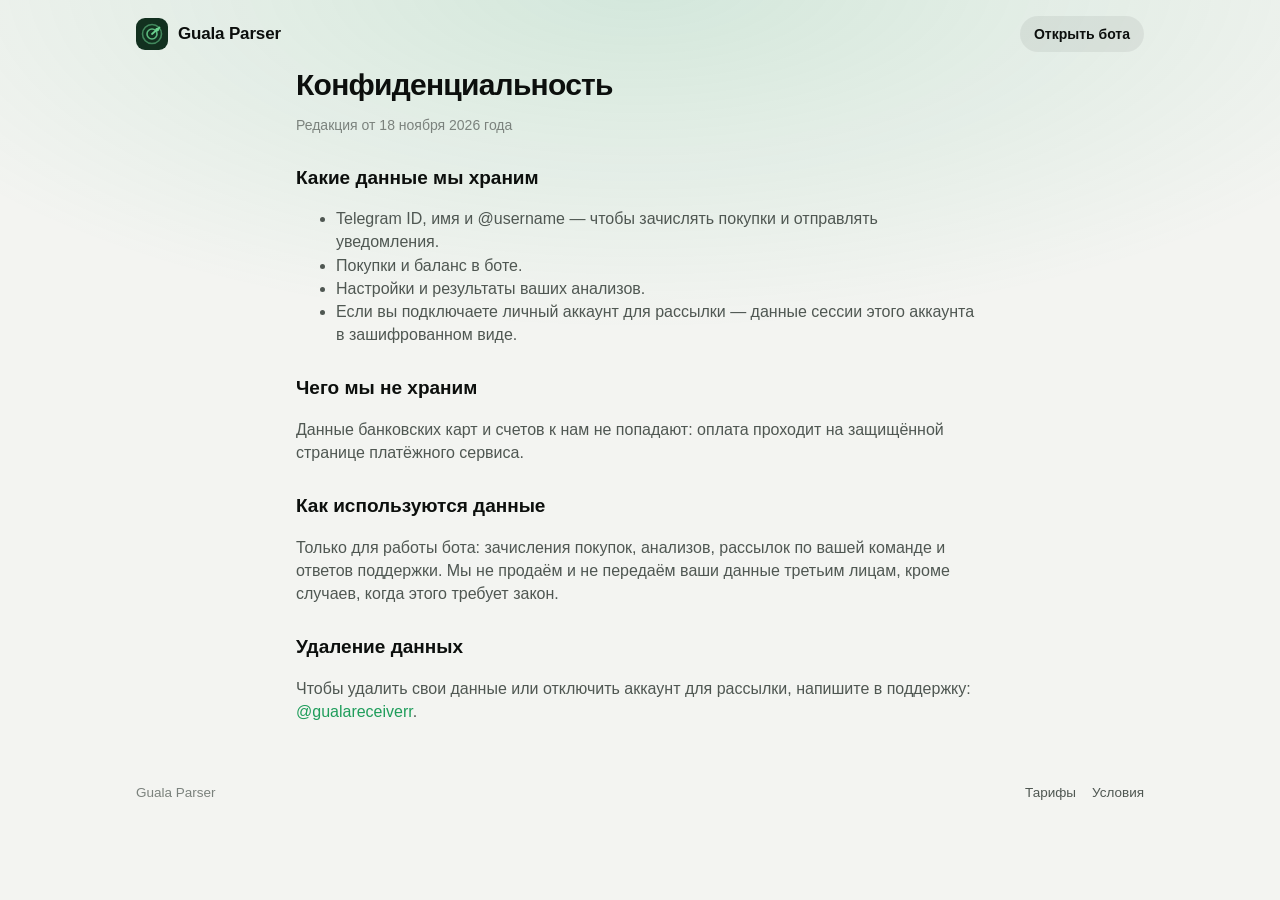
==== privacy.html @ 753970ce "Страница покупки Guala Parser Co-Authored-By: Claude Opus 5.5 <noreply@anthropic.com>" ====
<!doctype html>
<html lang="ru">
<head>
  <meta charset="utf-8">
  <meta name="viewport" content="width=device-width, initial-scale=1, viewport-fit=cover">
  <title>Guala Parser — конфиденциальность</title>
  <meta name="color-scheme" content="dark light">
  <link rel="icon" href="favicon.svg" type="image/svg+xml">
  <link rel="stylesheet" href="styles.css">
</head>
<body>
  <div class="glow" aria-hidden="true"></div>
  <header class="topbar">
    <a class="brand" href="./">
      <img class="brand-mark" src="favicon.svg" alt="">
      <span>Guala Parser</span>
    </a>
    <a class="bot-link" href="https://t.me/gualaparser_bot" rel="noopener">Открыть бота</a>
  </header>

  <main class="page doc">
    <h1>Конфиденциальность</h1>
    <p class="updated">Редакция от 18 ноября 2026 года</p>

    <h2>Какие данные мы храним</h2>
    <ul>
      <li>Telegram ID, имя и @username — чтобы зачислять покупки и отправлять уведомления.</li>
      <li>Покупки и баланс в боте.</li>
      <li>Настройки и результаты ваших анализов.</li>
      <li>Если вы подключаете личный аккаунт для рассылки — данные сессии этого аккаунта в зашифрованном виде.</li>
    </ul>

    <h2>Чего мы не храним</h2>
    <p>Данные банковских карт и счетов к нам не попадают: оплата проходит на защищённой странице платёжного сервиса.</p>

    <h2>Как используются данные</h2>
    <p>Только для работы бота: зачисления покупок, анализов, рассылок по вашей команде и ответов поддержки. Мы не продаём и не передаём ваши данные третьим лицам, кроме случаев, когда этого требует закон.</p>

    <h2>Удаление данных</h2>
    <p>Чтобы удалить свои данные или отключить аккаунт для рассылки, напишите в поддержку: <a href="https://t.me/gualareceiverr">@gualareceiverr</a>.</p>
  </main>

  <footer class="footer">
    <span>Guala Parser</span>
    <nav>
      <a href="./">Тарифы</a>
      <a href="terms.html">Условия</a>
    </nav>
  </footer>
</body>
</html>
---- styles.css ----
/* Guala Parser — страница покупки. Тёмная тема — по мотивам Mini App Finki AI
   (графит, градиентные карточки, светлая основная капсула); светлая — та же
   раскладка на тёплом светлом фоне. Тема — по настройке устройства. */

:root {
  --bg: #f3f4f1;
  --glow: rgba(46, 168, 106, 0.16);
  --card-top: #ffffff;
  --card-bottom: #fbfcfa;
  --card-edge: rgba(15, 23, 18, 0.07);
  --card-shadow: 0 10px 28px rgba(20, 35, 26, 0.07), 0 2px 6px rgba(20, 35, 26, 0.05);
  --row-selected: #eef7f1;
  --text: #0c0f0d;
  --text-2: #4f5752;
  --text-3: #7b827d;
  --accent: #1f9d5b;
  --accent-soft: rgba(31, 157, 91, 0.12);
  --accent-edge: rgba(31, 157, 91, 0.32);
  --radio-edge: rgba(12, 15, 13, 0.24);
  --segment-bg: rgba(12, 15, 13, 0.06);
  --segment-thumb: #ffffff;
  --segment-thumb-shadow: 0 2px 8px rgba(12, 15, 13, 0.1);
  --order-top: #1d6b45;
  --order-bottom: #134a30;
  --order-text: #f4fbf6;
  --order-text-2: rgba(244, 251, 246, 0.72);
  --order-edge: rgba(255, 255, 255, 0.12);
  --order-shadow: 0 18px 40px rgba(19, 74, 48, 0.28);
  --pay-bg: #d8f5e2;
  --pay-text: #0c2a1a;
  --gift-bg: rgba(242, 177, 52, 0.12);
  --gift-edge: rgba(201, 136, 10, 0.28);
  --gift-text: #8a5a00;
  --ease-out: cubic-bezier(0.33, 1, 0.68, 1);
  --spring: cubic-bezier(0.34, 1.56, 0.64, 1);
  color-scheme: light;
}

@media (prefers-color-scheme: dark) {
  :root {
    --bg: #0a0a0b;
    --glow: rgba(46, 168, 106, 0.2);
    --card-top: #1b1b1e;
    --card-bottom: #151517;
    --card-edge: rgba(255, 255, 255, 0.07);
    --card-shadow: 0 10px 28px rgba(0, 0, 0, 0.32), 0 2px 6px rgba(0, 0, 0, 0.22);
    --row-selected: #1d2420;
    --text: #fafafa;
    --text-2: #a3a3a3;
    --text-3: #8a8a8a;
    --accent: rgb(106, 210, 143);
    --accent-soft: rgba(106, 210, 143, 0.12);
    --accent-edge: rgba(106, 210, 143, 0.3);
    --radio-edge: rgba(255, 255, 255, 0.28);
    --segment-bg: rgba(255, 255, 255, 0.06);
    --segment-thumb: rgba(255, 255, 255, 0.12);
    --segment-thumb-shadow: none;
    --order-top: #12301f;
    --order-bottom: #0b1a12;
    --order-text: #fafafa;
    --order-text-2: rgba(250, 250, 250, 0.62);
    --order-edge: rgba(106, 210, 143, 0.22);
    --order-shadow: 0 18px 44px rgba(0, 0, 0, 0.45);
    --pay-bg: #f5f5f7;
    --pay-text: #0b0b0c;
    --gift-bg: rgba(242, 193, 78, 0.1);
    --gift-edge: rgba(242, 193, 78, 0.24);
    --gift-text: rgb(242, 193, 78);
    color-scheme: dark;
  }
}

* { box-sizing: border-box; }

html { -webkit-text-size-adjust: 100%; }

body {
  margin: 0;
  min-height: 100vh;
  background: var(--bg);
  color: var(--text);
  font: 16px/1.45 -apple-system, BlinkMacSystemFont, "SF Pro Text", "Inter", "Segoe UI", Roboto, sans-serif;
  -webkit-font-smoothing: antialiased;
  overflow-x: hidden;
}

a { color: var(--accent); text-decoration: none; }
a:hover { text-decoration: underline; }

.glow {
  position: fixed;
  inset: -30vh -20vw auto;
  height: 70vh;
  background: radial-gradient(ellipse at 50% 40%, var(--glow), transparent 65%);
  pointer-events: none;
  z-index: 0;
}

.topbar, .page, .footer { position: relative; z-index: 1; }

.topbar {
  display: flex;
  align-items: center;
  justify-content: space-between;
  max-width: 1040px;
  margin: 0 auto;
  padding: max(16px, env(safe-area-inset-top)) 16px 8px;
}

.brand {
  display: inline-flex;
  align-items: center;
  gap: 10px;
  color: var(--text);
  font-weight: 650;
  font-size: 17px;
  letter-spacing: -0.01em;
}
.brand:hover { text-decoration: none; }
.brand-mark { width: 32px; height: 32px; }
.brand-tile { fill: var(--accent-soft); stroke: var(--accent-edge); }
.brand-ring { fill: none; stroke: var(--accent); stroke-width: 1.6; opacity: 0.55; }
.brand-ring-inner { opacity: 0.85; }
.brand-beam { stroke: var(--accent); stroke-width: 1.8; stroke-linecap: round; }
.brand-dot { fill: var(--accent); }

.bot-link {
  font-size: 14px;
  font-weight: 550;
  padding: 8px 14px;
  border-radius: 999px;
  background: var(--segment-bg);
  color: var(--text);
}
.bot-link:hover { text-decoration: none; background: var(--accent-soft); }

.page {
  max-width: 1040px;
  margin: 0 auto;
  padding: 8px 16px 24px;
}

.intro { max-width: 620px; padding: 20px 0 8px; }

h1 {
  margin: 0 0 8px;
  font-size: 34px;
  line-height: 1.1;
  font-weight: 700;
  letter-spacing: -0.025em;
}

.lead { margin: 0; color: var(--text-2); font-size: 16px; }

.layout {
  display: grid;
  gap: 20px;
  margin-top: 20px;
}

/* --- Переключатель «Доступ / Пакет» --- */
.segmented {
  position: relative;
  display: grid;
  grid-template-columns: 1fr 1fr;
  padding: 4px;
  border-radius: 14px;
  background: var(--segment-bg);
}
.segmented button {
  position: relative;
  z-index: 1;
  min-height: 40px;
  border: 0;
  background: none;
  color: var(--text-2);
  font: inherit;
  font-size: 15px;
  font-weight: 600;
  border-radius: 10px;
  cursor: pointer;
  transition: color 0.3s var(--ease-out);
}
.segmented button[aria-selected="true"] { color: var(--text); }
.segmented-thumb {
  position: absolute;
  top: 4px;
  bottom: 4px;
  left: 4px;
  width: calc(50% - 4px);
  border-radius: 10px;
  background: var(--segment-thumb);
  box-shadow: var(--segment-thumb-shadow);
  transition: transform 0.42s var(--ease-out);
}
.segmented[data-kind="channels"] .segmented-thumb { transform: translateX(100%); }

.kind-note {
  margin: 14px 2px 12px;
  color: var(--text-2);
  font-size: 14.5px;
}

/* --- Список вариантов --- */
.choice-list { display: grid; gap: 10px; }

.choice {
  display: grid;
  grid-template-columns: 22px 1fr auto;
  align-items: center;
  gap: 14px;
  width: 100%;
  padding: 15px 16px;
  border: 1px solid var(--card-edge);
  border-radius: 18px;
  background: linear-gradient(180deg, var(--card-top), var(--card-bottom));
  box-shadow: var(--card-shadow);
  color: var(--text);
  font: inherit;
  text-align: left;
  cursor: pointer;
  transition: transform 0.42s var(--spring), border-color 0.25s var(--ease-out), background 0.25s var(--ease-out);
  animation: rise 0.42s var(--ease-out) backwards;
}
.choice:active { transform: scale(0.985); transition-duration: 0.12s; }
.choice[aria-checked="true"] {
  border-color: var(--accent-edge);
  background: var(--row-selected);
}
.choice:focus-visible { outline: 2px solid var(--accent); outline-offset: 2px; }

.radio {
  width: 20px;
  height: 20px;
  border-radius: 50%;
  border: 1.5px solid var(--radio-edge);
  display: grid;
  place-items: center;
  transition: border-color 0.2s;
}
.radio::after {
  content: "";
  width: 10px;
  height: 10px;
  border-radius: 50%;
  background: var(--accent);
  transform: scale(0);
  transition: transform 0.3s var(--spring);
}
.choice[aria-checked="true"] .radio { border-color: var(--accent); }
.choice[aria-checked="true"] .radio::after { transform: scale(1); }

.choice-title {
  display: flex;
  align-items: center;
  flex-wrap: wrap;
  gap: 6px 8px;
  font-size: 16px;
  font-weight: 600;
}
.choice-sub { margin-top: 2px; color: var(--text-3); font-size: 13.5px; }
.choice-price {
  font-size: 18px;
  font-weight: 700;
  letter-spacing: -0.01em;
  white-space: nowrap;
  font-variant-numeric: tabular-nums;
}

.badge {
  display: inline-flex;
  align-items: center;
  padding: 2px 8px;
  border-radius: 999px;
  font-size: 12px;
  font-weight: 600;
  line-height: 18px;
  color: var(--gift-text);
  background: var(--gift-bg);
  border: 1px solid var(--gift-edge);
}

/* --- Подарок --- */
.gift {
  margin-top: 12px;
  padding: 14px 16px;
  border-radius: 18px;
  background: var(--gift-bg);
  border: 1px solid var(--gift-edge);
  font-size: 14.5px;
  color: var(--text-2);
  animation: rise 0.36s var(--ease-out) backwards;
}
.gift-head {
  display: flex;
  align-items: center;
  gap: 8px;
  color: var(--gift-text);
  font-weight: 650;
}
.gift-head svg { width: 18px; height: 18px; fill: none; stroke: currentColor; stroke-width: 1.7; stroke-linejoin: round; }
.gift ul { margin: 8px 0; padding-left: 20px; }
.gift p { margin: 0; }

/* --- Заказ --- */
.order-card {
  position: relative;
  overflow: hidden;
  padding: 20px;
  border-radius: 24px;
  background:
    repeating-linear-gradient(135deg, rgba(255, 255, 255, 0.025) 0 2px, transparent 2px 10px),
    linear-gradient(160deg, var(--order-top), var(--order-bottom));
  border: 1px solid var(--order-edge);
  box-shadow: var(--order-shadow);
  color: var(--order-text);
}
.order-card h2 { margin: 0 0 14px; font-size: 18px; font-weight: 650; }

.order-row {
  display: flex;
  justify-content: space-between;
  gap: 12px;
  color: var(--order-text-2);
  font-size: 15px;
}
.order-row span:last-child { color: var(--order-text); font-weight: 600; font-variant-numeric: tabular-nums; }

.order-divider { height: 1px; margin: 16px 0; background: rgba(255, 255, 255, 0.12); }

.order-total {
  display: flex;
  justify-content: space-between;
  align-items: baseline;
  gap: 12px;
}
.order-total span { color: var(--order-text-2); font-size: 15px; }
.order-total strong {
  font-size: 40px;
  line-height: 1;
  font-weight: 750;
  letter-spacing: -0.03em;
  font-variant-numeric: tabular-nums;
}

.order-recipient { margin: 10px 0 0; color: var(--order-text-2); font-size: 14px; text-align: right; }
.order-recipient b { color: var(--order-text); font-weight: 600; }

.pay-button {
  display: flex;
  align-items: center;
  justify-content: center;
  min-height: 52px;
  margin-top: 18px;
  border-radius: 999px;
  background: var(--pay-bg);
  color: var(--pay-text);
  font-size: 16.5px;
  font-weight: 650;
  box-shadow: 0 6px 18px rgba(0, 0, 0, 0.18);
  transition: transform 0.42s var(--spring), filter 0.2s;
}
.pay-button:hover { text-decoration: none; filter: brightness(1.04); }
.pay-button:active { transform: scale(0.97); transition-duration: 0.12s; }
.pay-button:focus-visible { outline: 2px solid var(--order-text); outline-offset: 3px; }

.order-hint, .order-terms {
  margin: 12px 0 0;
  color: var(--order-text-2);
  font-size: 13px;
  text-align: center;
}
.order-terms { margin-top: 6px; }
.order-terms a, .order-hint a { color: var(--order-text); text-decoration: underline; text-underline-offset: 2px; }

/* --- Подвал --- */
.footer {
  display: flex;
  flex-wrap: wrap;
  align-items: center;
  justify-content: space-between;
  gap: 10px 20px;
  max-width: 1040px;
  margin: 0 auto;
  padding: 20px 16px max(28px, env(safe-area-inset-bottom));
  color: var(--text-3);
  font-size: 13.5px;
}
.footer nav { display: flex; flex-wrap: wrap; gap: 16px; }
.footer a { color: var(--text-2); }

/* --- Страницы условий --- */
.doc { max-width: 720px; }
.doc h1 { font-size: 30px; }
.doc h2 { margin: 28px 0 8px; font-size: 19px; }
.doc p, .doc li { color: var(--text-2); }
.doc .updated { color: var(--text-3); font-size: 14px; }

@keyframes rise {
  from { opacity: 0; transform: translateY(6px); }
}

@media (min-width: 900px) {
  .layout { grid-template-columns: minmax(0, 1fr) 380px; align-items: start; gap: 28px; }
  .order { position: sticky; top: 24px; }
  h1 { font-size: 40px; }
}

@media (prefers-reduced-motion: reduce) {
  *, *::before, *::after { animation: none !important; transition: none !important; }
}
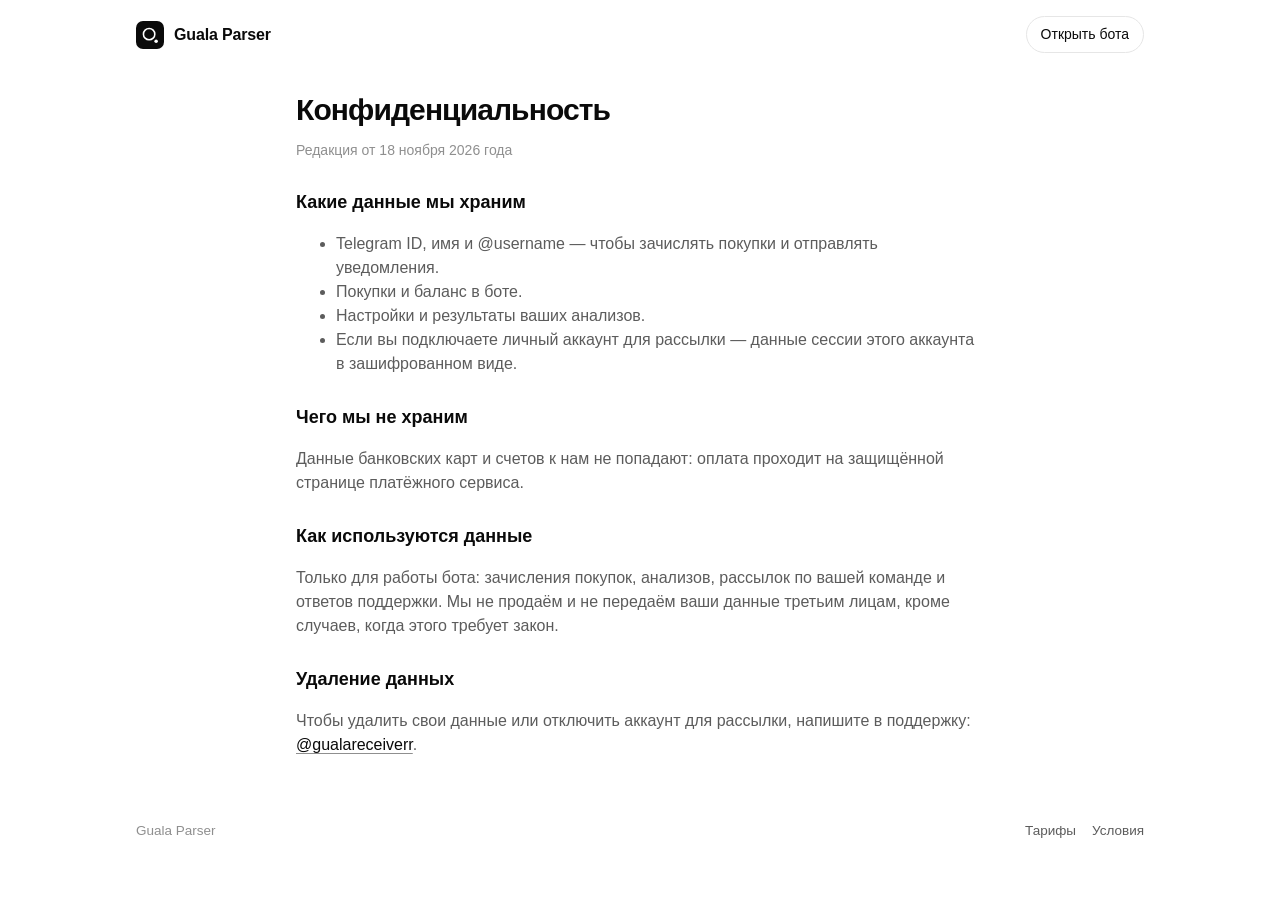
==== commit dcd478df: "Минималистичное оформление: монохром, без текстур Co-Authored-By: Claude Opus 5.5 <noreply@anthropic" ====
--- a/privacy.html
+++ b/privacy.html
@@ -9,10 +9,13 @@
   <link rel="stylesheet" href="styles.css">
 </head>
 <body>
-  <div class="glow" aria-hidden="true"></div>
   <header class="topbar">
     <a class="brand" href="./">
-      <img class="brand-mark" src="favicon.svg" alt="">
+      <svg class="brand-mark" viewBox="0 0 32 32" aria-hidden="true">
+        <rect width="32" height="32" rx="8" class="brand-tile"/>
+        <circle cx="15" cy="15" r="6.5" class="brand-ring"/>
+        <circle cx="23" cy="23" r="2" class="brand-dot"/>
+      </svg>
       <span>Guala Parser</span>
     </a>
     <a class="bot-link" href="https://t.me/gualaparser_bot" rel="noopener">Открыть бота</a>
--- a/styles.css
+++ b/styles.css
@@ -1,71 +1,34 @@
-/* Guala Parser — страница покупки. Тёмная тема — по мотивам Mini App Finki AI
-   (графит, градиентные карточки, светлая основная капсула); светлая — та же
-   раскладка на тёплом светлом фоне. Тема — по настройке устройства. */
+/* Guala Parser — страница покупки. Минимализм: тёмная тема — графит и
+   белые акценты, светлая — белый и чёрные акценты. Без текстур и цветных
+   заливок. Тема — по настройке устройства. */
 
 :root {
-  --bg: #f3f4f1;
-  --glow: rgba(46, 168, 106, 0.16);
-  --card-top: #ffffff;
-  --card-bottom: #fbfcfa;
-  --card-edge: rgba(15, 23, 18, 0.07);
-  --card-shadow: 0 10px 28px rgba(20, 35, 26, 0.07), 0 2px 6px rgba(20, 35, 26, 0.05);
-  --row-selected: #eef7f1;
-  --text: #0c0f0d;
-  --text-2: #4f5752;
-  --text-3: #7b827d;
-  --accent: #1f9d5b;
-  --accent-soft: rgba(31, 157, 91, 0.12);
-  --accent-edge: rgba(31, 157, 91, 0.32);
-  --radio-edge: rgba(12, 15, 13, 0.24);
-  --segment-bg: rgba(12, 15, 13, 0.06);
-  --segment-thumb: #ffffff;
-  --segment-thumb-shadow: 0 2px 8px rgba(12, 15, 13, 0.1);
-  --order-top: #1d6b45;
-  --order-bottom: #134a30;
-  --order-text: #f4fbf6;
-  --order-text-2: rgba(244, 251, 246, 0.72);
-  --order-edge: rgba(255, 255, 255, 0.12);
-  --order-shadow: 0 18px 40px rgba(19, 74, 48, 0.28);
-  --pay-bg: #d8f5e2;
-  --pay-text: #0c2a1a;
-  --gift-bg: rgba(242, 177, 52, 0.12);
-  --gift-edge: rgba(201, 136, 10, 0.28);
-  --gift-text: #8a5a00;
+  --bg: #ffffff;
+  --surface: #f5f5f5;
+  --surface-hover: #efefef;
+  --edge: #e6e6e6;
+  --edge-strong: #0a0a0a;
+  --text: #0a0a0a;
+  --text-2: #5c5c5c;
+  --text-3: #8f8f8f;
+  --accent: #0a0a0a;
+  --on-accent: #ffffff;
   --ease-out: cubic-bezier(0.33, 1, 0.68, 1);
-  --spring: cubic-bezier(0.34, 1.56, 0.64, 1);
   color-scheme: light;
 }
 
 @media (prefers-color-scheme: dark) {
   :root {
-    --bg: #0a0a0b;
-    --glow: rgba(46, 168, 106, 0.2);
-    --card-top: #1b1b1e;
-    --card-bottom: #151517;
-    --card-edge: rgba(255, 255, 255, 0.07);
-    --card-shadow: 0 10px 28px rgba(0, 0, 0, 0.32), 0 2px 6px rgba(0, 0, 0, 0.22);
-    --row-selected: #1d2420;
+    --bg: #0a0a0a;
+    --surface: #141414;
+    --surface-hover: #1a1a1a;
+    --edge: #242424;
+    --edge-strong: #fafafa;
     --text: #fafafa;
     --text-2: #a3a3a3;
-    --text-3: #8a8a8a;
-    --accent: rgb(106, 210, 143);
-    --accent-soft: rgba(106, 210, 143, 0.12);
-    --accent-edge: rgba(106, 210, 143, 0.3);
-    --radio-edge: rgba(255, 255, 255, 0.28);
-    --segment-bg: rgba(255, 255, 255, 0.06);
-    --segment-thumb: rgba(255, 255, 255, 0.12);
-    --segment-thumb-shadow: none;
-    --order-top: #12301f;
-    --order-bottom: #0b1a12;
-    --order-text: #fafafa;
-    --order-text-2: rgba(250, 250, 250, 0.62);
-    --order-edge: rgba(106, 210, 143, 0.22);
-    --order-shadow: 0 18px 44px rgba(0, 0, 0, 0.45);
-    --pay-bg: #f5f5f7;
-    --pay-text: #0b0b0c;
-    --gift-bg: rgba(242, 193, 78, 0.1);
-    --gift-edge: rgba(242, 193, 78, 0.24);
-    --gift-text: rgb(242, 193, 78);
+    --text-3: #737373;
+    --accent: #fafafa;
+    --on-accent: #0a0a0a;
     color-scheme: dark;
   }
 }
@@ -79,24 +42,13 @@
   min-height: 100vh;
   background: var(--bg);
   color: var(--text);
-  font: 16px/1.45 -apple-system, BlinkMacSystemFont, "SF Pro Text", "Inter", "Segoe UI", Roboto, sans-serif;
+  font: 16px/1.5 -apple-system, BlinkMacSystemFont, "SF Pro Text", "Inter", "Segoe UI", Roboto, sans-serif;
   -webkit-font-smoothing: antialiased;
   overflow-x: hidden;
 }
 
-a { color: var(--accent); text-decoration: none; }
-a:hover { text-decoration: underline; }
-
-.glow {
-  position: fixed;
-  inset: -30vh -20vw auto;
-  height: 70vh;
-  background: radial-gradient(ellipse at 50% 40%, var(--glow), transparent 65%);
-  pointer-events: none;
-  z-index: 0;
-}
-
-.topbar, .page, .footer { position: relative; z-index: 1; }
+a { color: var(--text); text-decoration: underline; text-decoration-color: var(--text-3); text-underline-offset: 3px; }
+a:hover { text-decoration-color: var(--text); }
 
 .topbar {
   display: flex;
@@ -112,27 +64,25 @@
   align-items: center;
   gap: 10px;
   color: var(--text);
-  font-weight: 650;
-  font-size: 17px;
+  font-weight: 600;
+  font-size: 16px;
   letter-spacing: -0.01em;
-}
-.brand:hover { text-decoration: none; }
-.brand-mark { width: 32px; height: 32px; }
-.brand-tile { fill: var(--accent-soft); stroke: var(--accent-edge); }
-.brand-ring { fill: none; stroke: var(--accent); stroke-width: 1.6; opacity: 0.55; }
-.brand-ring-inner { opacity: 0.85; }
-.brand-beam { stroke: var(--accent); stroke-width: 1.8; stroke-linecap: round; }
-.brand-dot { fill: var(--accent); }
+  text-decoration: none;
+}
+.brand-mark { width: 28px; height: 28px; }
+.brand-tile { fill: var(--text); }
+.brand-ring { fill: none; stroke: var(--bg); stroke-width: 1.8; }
+.brand-dot { fill: var(--bg); }
 
 .bot-link {
   font-size: 14px;
-  font-weight: 550;
-  padding: 8px 14px;
+  font-weight: 500;
+  padding: 7px 14px;
   border-radius: 999px;
-  background: var(--segment-bg);
-  color: var(--text);
-}
-.bot-link:hover { text-decoration: none; background: var(--accent-soft); }
+  border: 1px solid var(--edge);
+  text-decoration: none;
+}
+.bot-link:hover { border-color: var(--edge-strong); }
 
 .page {
   max-width: 1040px;
@@ -140,32 +90,28 @@
   padding: 8px 16px 24px;
 }
 
-.intro { max-width: 620px; padding: 20px 0 8px; }
+.intro { max-width: 600px; padding: 24px 0 4px; }
 
 h1 {
-  margin: 0 0 8px;
+  margin: 0 0 10px;
   font-size: 34px;
   line-height: 1.1;
   font-weight: 700;
-  letter-spacing: -0.025em;
-}
-
-.lead { margin: 0; color: var(--text-2); font-size: 16px; }
-
-.layout {
-  display: grid;
-  gap: 20px;
-  margin-top: 20px;
-}
+  letter-spacing: -0.03em;
+}
+
+.lead { margin: 0; color: var(--text-2); }
+
+.layout { display: grid; gap: 24px; margin-top: 24px; }
 
 /* --- Переключатель «Доступ / Пакет» --- */
 .segmented {
   position: relative;
   display: grid;
   grid-template-columns: 1fr 1fr;
-  padding: 4px;
-  border-radius: 14px;
-  background: var(--segment-bg);
+  padding: 3px;
+  border-radius: 12px;
+  background: var(--surface);
 }
 .segmented button {
   position: relative;
@@ -176,64 +122,59 @@
   color: var(--text-2);
   font: inherit;
   font-size: 15px;
-  font-weight: 600;
-  border-radius: 10px;
+  font-weight: 500;
   cursor: pointer;
   transition: color 0.3s var(--ease-out);
 }
-.segmented button[aria-selected="true"] { color: var(--text); }
+.segmented button[aria-selected="true"] { color: var(--on-accent); }
 .segmented-thumb {
   position: absolute;
-  top: 4px;
-  bottom: 4px;
-  left: 4px;
-  width: calc(50% - 4px);
-  border-radius: 10px;
-  background: var(--segment-thumb);
-  box-shadow: var(--segment-thumb-shadow);
-  transition: transform 0.42s var(--ease-out);
+  top: 3px;
+  bottom: 3px;
+  left: 3px;
+  width: calc(50% - 3px);
+  border-radius: 9px;
+  background: var(--accent);
+  transition: transform 0.4s var(--ease-out);
 }
 .segmented[data-kind="channels"] .segmented-thumb { transform: translateX(100%); }
-
-.kind-note {
-  margin: 14px 2px 12px;
-  color: var(--text-2);
-  font-size: 14.5px;
-}
+.segmented button:focus-visible { outline: 2px solid var(--accent); outline-offset: 2px; border-radius: 9px; }
+
+.kind-note { margin: 14px 2px 14px; color: var(--text-2); font-size: 14.5px; }
 
 /* --- Список вариантов --- */
-.choice-list { display: grid; gap: 10px; }
+.choice-list {
+  border: 1px solid var(--edge);
+  border-radius: 16px;
+  overflow: hidden;
+}
 
 .choice {
   display: grid;
-  grid-template-columns: 22px 1fr auto;
+  grid-template-columns: 20px 1fr auto;
   align-items: center;
   gap: 14px;
   width: 100%;
-  padding: 15px 16px;
-  border: 1px solid var(--card-edge);
-  border-radius: 18px;
-  background: linear-gradient(180deg, var(--card-top), var(--card-bottom));
-  box-shadow: var(--card-shadow);
+  padding: 16px;
+  border: 0;
+  border-top: 1px solid var(--edge);
+  background: none;
   color: var(--text);
   font: inherit;
   text-align: left;
   cursor: pointer;
-  transition: transform 0.42s var(--spring), border-color 0.25s var(--ease-out), background 0.25s var(--ease-out);
-  animation: rise 0.42s var(--ease-out) backwards;
-}
-.choice:active { transform: scale(0.985); transition-duration: 0.12s; }
-.choice[aria-checked="true"] {
-  border-color: var(--accent-edge);
-  background: var(--row-selected);
-}
-.choice:focus-visible { outline: 2px solid var(--accent); outline-offset: 2px; }
+  transition: background 0.2s var(--ease-out);
+}
+.choice:first-child { border-top: 0; }
+.choice:hover { background: var(--surface); }
+.choice[aria-checked="true"] { background: var(--surface); }
+.choice:focus-visible { outline: 2px solid var(--accent); outline-offset: -2px; }
 
 .radio {
   width: 20px;
   height: 20px;
   border-radius: 50%;
-  border: 1.5px solid var(--radio-edge);
+  border: 1.5px solid var(--text-3);
   display: grid;
   place-items: center;
   transition: border-color 0.2s;
@@ -245,7 +186,7 @@
   border-radius: 50%;
   background: var(--accent);
   transform: scale(0);
-  transition: transform 0.3s var(--spring);
+  transition: transform 0.25s var(--ease-out);
 }
 .choice[aria-checked="true"] .radio { border-color: var(--accent); }
 .choice[aria-checked="true"] .radio::after { transform: scale(1); }
@@ -254,124 +195,96 @@
   display: flex;
   align-items: center;
   flex-wrap: wrap;
-  gap: 6px 8px;
+  gap: 4px 8px;
+  font-size: 16px;
+  font-weight: 500;
+}
+.choice-sub { margin-top: 1px; color: var(--text-3); font-size: 13.5px; }
+.choice-price {
   font-size: 16px;
   font-weight: 600;
-}
-.choice-sub { margin-top: 2px; color: var(--text-3); font-size: 13.5px; }
-.choice-price {
-  font-size: 18px;
-  font-weight: 700;
-  letter-spacing: -0.01em;
   white-space: nowrap;
   font-variant-numeric: tabular-nums;
 }
 
 .badge {
-  display: inline-flex;
-  align-items: center;
-  padding: 2px 8px;
+  padding: 1px 8px;
   border-radius: 999px;
+  border: 1px solid var(--edge);
+  color: var(--text-2);
   font-size: 12px;
-  font-weight: 600;
+  font-weight: 500;
   line-height: 18px;
-  color: var(--gift-text);
-  background: var(--gift-bg);
-  border: 1px solid var(--gift-edge);
 }
 
 /* --- Подарок --- */
 .gift {
-  margin-top: 12px;
-  padding: 14px 16px;
-  border-radius: 18px;
-  background: var(--gift-bg);
-  border: 1px solid var(--gift-edge);
+  margin-top: 14px;
+  padding: 16px;
+  border-radius: 16px;
+  background: var(--surface);
   font-size: 14.5px;
   color: var(--text-2);
-  animation: rise 0.36s var(--ease-out) backwards;
-}
-.gift-head {
-  display: flex;
-  align-items: center;
-  gap: 8px;
-  color: var(--gift-text);
-  font-weight: 650;
-}
-.gift-head svg { width: 18px; height: 18px; fill: none; stroke: currentColor; stroke-width: 1.7; stroke-linejoin: round; }
+}
+.gift-head { display: flex; align-items: center; gap: 8px; color: var(--text); font-weight: 600; }
+.gift-head svg { width: 18px; height: 18px; fill: none; stroke: currentColor; stroke-width: 1.6; stroke-linejoin: round; }
 .gift ul { margin: 8px 0; padding-left: 20px; }
 .gift p { margin: 0; }
 
 /* --- Заказ --- */
 .order-card {
-  position: relative;
-  overflow: hidden;
   padding: 20px;
-  border-radius: 24px;
-  background:
-    repeating-linear-gradient(135deg, rgba(255, 255, 255, 0.025) 0 2px, transparent 2px 10px),
-    linear-gradient(160deg, var(--order-top), var(--order-bottom));
-  border: 1px solid var(--order-edge);
-  box-shadow: var(--order-shadow);
-  color: var(--order-text);
-}
-.order-card h2 { margin: 0 0 14px; font-size: 18px; font-weight: 650; }
+  border: 1px solid var(--edge);
+  border-radius: 20px;
+  background: var(--surface);
+}
+.order-card h2 { margin: 0 0 16px; font-size: 17px; font-weight: 600; }
 
 .order-row {
   display: flex;
   justify-content: space-between;
   gap: 12px;
-  color: var(--order-text-2);
+  color: var(--text-2);
   font-size: 15px;
 }
-.order-row span:last-child { color: var(--order-text); font-weight: 600; font-variant-numeric: tabular-nums; }
-
-.order-divider { height: 1px; margin: 16px 0; background: rgba(255, 255, 255, 0.12); }
-
-.order-total {
-  display: flex;
-  justify-content: space-between;
-  align-items: baseline;
-  gap: 12px;
-}
-.order-total span { color: var(--order-text-2); font-size: 15px; }
+.order-row span:last-child { color: var(--text); font-variant-numeric: tabular-nums; }
+
+.order-divider { height: 1px; margin: 16px 0; background: var(--edge); }
+
+.order-total { display: flex; justify-content: space-between; align-items: baseline; gap: 12px; }
+.order-total span { color: var(--text-2); font-size: 15px; }
 .order-total strong {
-  font-size: 40px;
+  font-size: 36px;
   line-height: 1;
-  font-weight: 750;
+  font-weight: 700;
   letter-spacing: -0.03em;
   font-variant-numeric: tabular-nums;
 }
 
-.order-recipient { margin: 10px 0 0; color: var(--order-text-2); font-size: 14px; text-align: right; }
-.order-recipient b { color: var(--order-text); font-weight: 600; }
+.order-recipient { margin: 10px 0 0; color: var(--text-2); font-size: 14px; text-align: right; }
+.order-recipient b { color: var(--text); font-weight: 600; }
 
 .pay-button {
   display: flex;
   align-items: center;
   justify-content: center;
   min-height: 52px;
-  margin-top: 18px;
+  margin-top: 20px;
   border-radius: 999px;
-  background: var(--pay-bg);
-  color: var(--pay-text);
-  font-size: 16.5px;
-  font-weight: 650;
-  box-shadow: 0 6px 18px rgba(0, 0, 0, 0.18);
-  transition: transform 0.42s var(--spring), filter 0.2s;
-}
-.pay-button:hover { text-decoration: none; filter: brightness(1.04); }
-.pay-button:active { transform: scale(0.97); transition-duration: 0.12s; }
-.pay-button:focus-visible { outline: 2px solid var(--order-text); outline-offset: 3px; }
-
-.order-hint, .order-terms {
-  margin: 12px 0 0;
-  color: var(--order-text-2);
-  font-size: 13px;
-  text-align: center;
-}
+  background: var(--accent);
+  color: var(--on-accent);
+  font-size: 16px;
+  font-weight: 600;
+  text-decoration: none;
+  transition: transform 0.15s var(--ease-out), opacity 0.2s;
+}
+.pay-button:hover { opacity: 0.9; }
+.pay-button:active { transform: scale(0.98); }
+.pay-button:focus-visible { outline: 2px solid var(--accent); outline-offset: 3px; }
+
+.order-hint, .order-terms { margin: 12px 0 0; color: var(--text-3); font-size: 13px; text-align: center; }
 .order-terms { margin-top: 6px; }
-.order-terms a, .order-hint a { color: var(--order-text); text-decoration: underline; text-underline-offset: 2px; }
+.order-terms a { color: var(--text-2); }
 
 /* --- Подвал --- */
 .footer {
@@ -382,30 +295,28 @@
   gap: 10px 20px;
   max-width: 1040px;
   margin: 0 auto;
-  padding: 20px 16px max(28px, env(safe-area-inset-bottom));
+  padding: 24px 16px max(28px, env(safe-area-inset-bottom));
   color: var(--text-3);
   font-size: 13.5px;
 }
 .footer nav { display: flex; flex-wrap: wrap; gap: 16px; }
-.footer a { color: var(--text-2); }
+.footer a { color: var(--text-2); text-decoration: none; }
+.footer a:hover { color: var(--text); }
 
 /* --- Страницы условий --- */
 .doc { max-width: 720px; }
-.doc h1 { font-size: 30px; }
-.doc h2 { margin: 28px 0 8px; font-size: 19px; }
+.doc h1 { font-size: 30px; margin-top: 24px; }
+.doc h2 { margin: 28px 0 8px; font-size: 18px; }
 .doc p, .doc li { color: var(--text-2); }
+.doc b { color: var(--text); font-weight: 600; }
 .doc .updated { color: var(--text-3); font-size: 14px; }
 
-@keyframes rise {
-  from { opacity: 0; transform: translateY(6px); }
-}
-
 @media (min-width: 900px) {
-  .layout { grid-template-columns: minmax(0, 1fr) 380px; align-items: start; gap: 28px; }
+  .layout { grid-template-columns: minmax(0, 1fr) 360px; align-items: start; gap: 32px; }
   .order { position: sticky; top: 24px; }
   h1 { font-size: 40px; }
 }
 
 @media (prefers-reduced-motion: reduce) {
-  *, *::before, *::after { animation: none !important; transition: none !important; }
-}
+  *, *::before, *::after { transition: none !important; }
+}
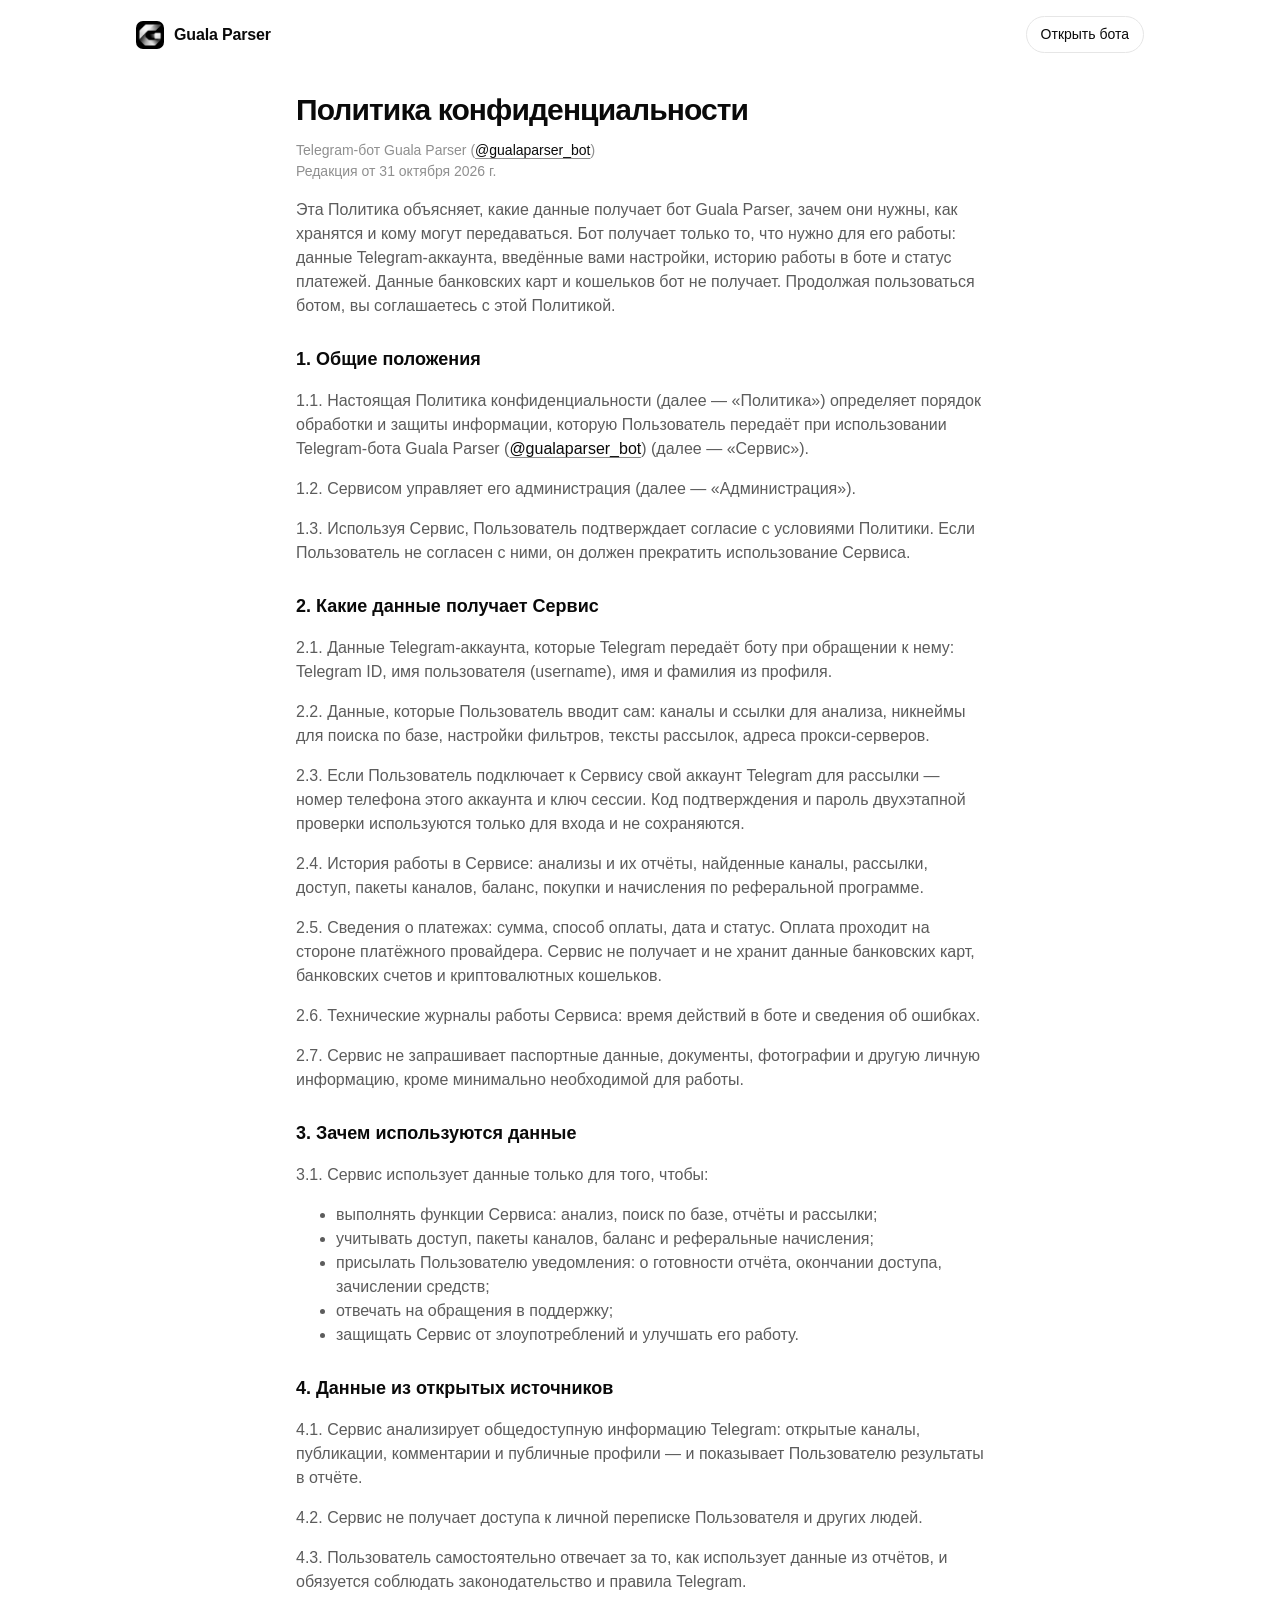
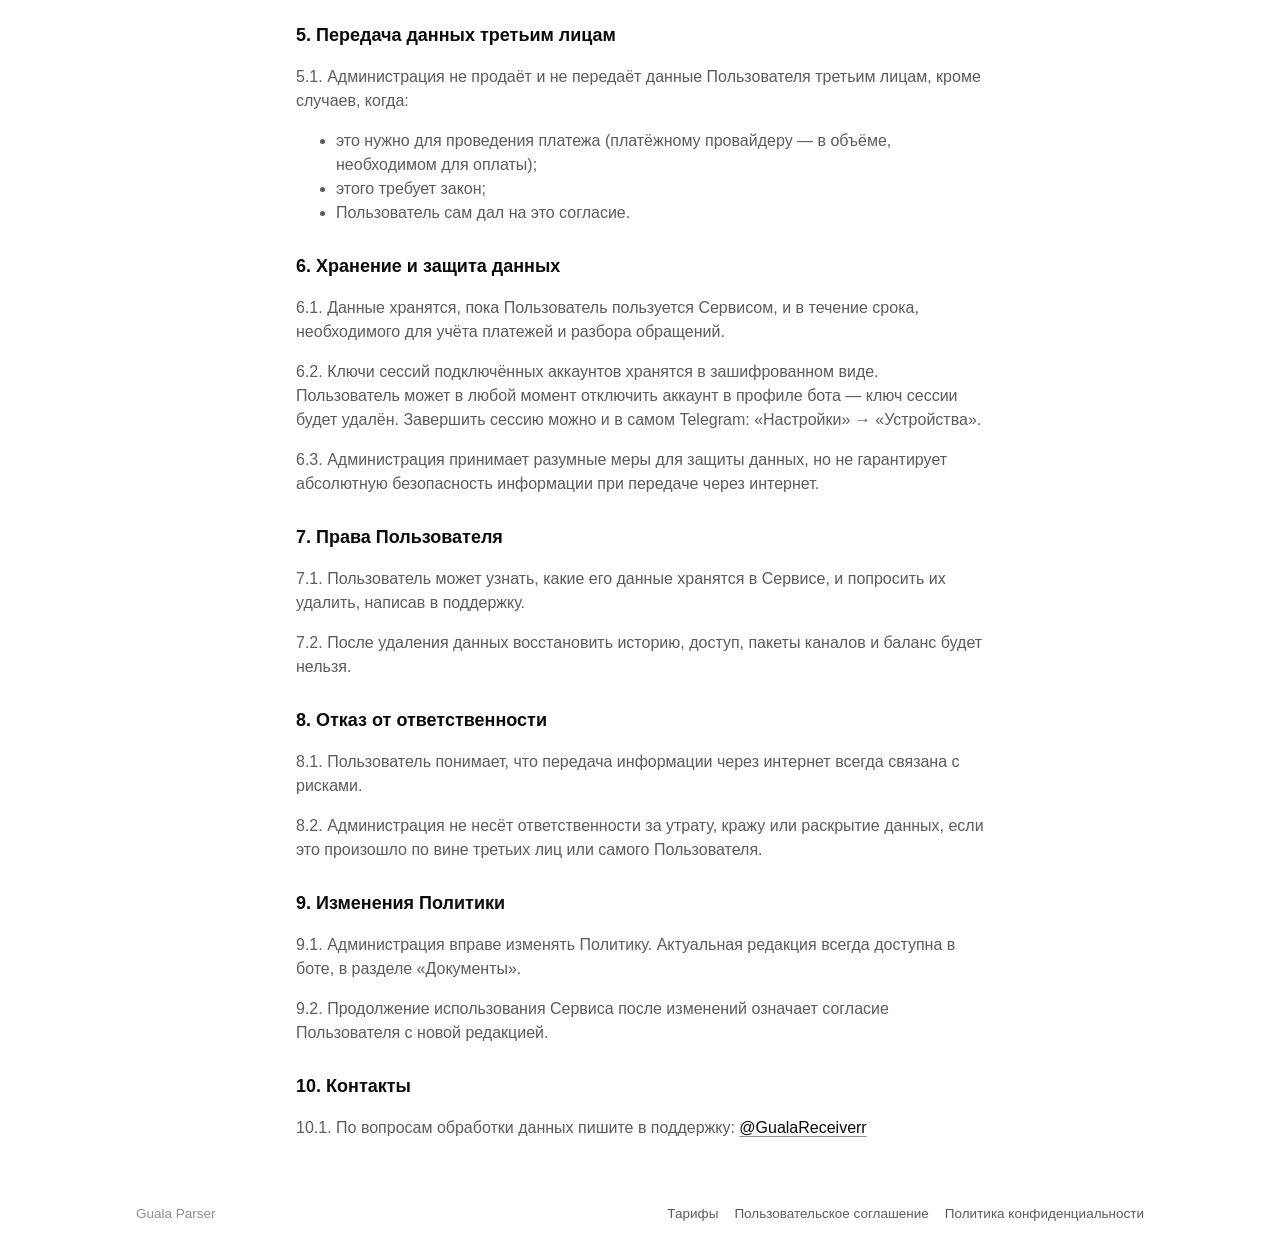
==== commit 0951bc41: "Логотип бота, документы из бота, пополнение баланса и ник получателя Co-Authored-By: Claude Opus 5.5" ====
--- a/privacy.html
+++ b/privacy.html
@@ -3,51 +3,80 @@
 <head>
   <meta charset="utf-8">
   <meta name="viewport" content="width=device-width, initial-scale=1, viewport-fit=cover">
-  <title>Guala Parser — конфиденциальность</title>
+  <title>Guala Parser — политика конфиденциальности</title>
   <meta name="color-scheme" content="dark light">
-  <link rel="icon" href="favicon.svg" type="image/svg+xml">
+  <link rel="icon" href="favicon.png" type="image/png">
+  <link rel="apple-touch-icon" href="apple-touch-icon.png">
   <link rel="stylesheet" href="styles.css">
 </head>
 <body>
   <header class="topbar">
     <a class="brand" href="./">
-      <svg class="brand-mark" viewBox="0 0 32 32" aria-hidden="true">
-        <rect width="32" height="32" rx="8" class="brand-tile"/>
-        <circle cx="15" cy="15" r="6.5" class="brand-ring"/>
-        <circle cx="23" cy="23" r="2" class="brand-dot"/>
-      </svg>
+      <img class="brand-mark" src="logo.png" alt="" width="28" height="28">
       <span>Guala Parser</span>
     </a>
     <a class="bot-link" href="https://t.me/gualaparser_bot" rel="noopener">Открыть бота</a>
   </header>
 
   <main class="page doc">
-    <h1>Конфиденциальность</h1>
-    <p class="updated">Редакция от 18 ноября 2026 года</p>
-
-    <h2>Какие данные мы храним</h2>
+    <h1>Политика конфиденциальности</h1>
+    <p class="updated">Telegram-бот Guala Parser (<a href="https://t.me/gualaparser_bot">@gualaparser_bot</a>)<br>Редакция от 31 октября 2026 г.</p>
+    <p>Эта Политика объясняет, какие данные получает бот Guala Parser, зачем они нужны, как хранятся и кому могут передаваться. Бот получает только то, что нужно для его работы: данные Telegram-аккаунта, введённые вами настройки, историю работы в боте и статус платежей. Данные банковских карт и кошельков бот не получает. Продолжая пользоваться ботом, вы соглашаетесь с этой Политикой.</p>
+    <h2>1. Общие положения</h2>
+    <p>1.1. Настоящая Политика конфиденциальности (далее — «Политика») определяет порядок обработки и защиты информации, которую Пользователь передаёт при использовании Telegram-бота Guala Parser (<a href="https://t.me/gualaparser_bot">@gualaparser_bot</a>) (далее — «Сервис»).</p>
+    <p>1.2. Сервисом управляет его администрация (далее — «Администрация»).</p>
+    <p>1.3. Используя Сервис, Пользователь подтверждает согласие с условиями Политики. Если Пользователь не согласен с ними, он должен прекратить использование Сервиса.</p>
+    <h2>2. Какие данные получает Сервис</h2>
+    <p>2.1. Данные Telegram-аккаунта, которые Telegram передаёт боту при обращении к нему: Telegram ID, имя пользователя (username), имя и фамилия из профиля.</p>
+    <p>2.2. Данные, которые Пользователь вводит сам: каналы и ссылки для анализа, никнеймы для поиска по базе, настройки фильтров, тексты рассылок, адреса прокси-серверов.</p>
+    <p>2.3. Если Пользователь подключает к Сервису свой аккаунт Telegram для рассылки — номер телефона этого аккаунта и ключ сессии. Код подтверждения и пароль двухэтапной проверки используются только для входа и не сохраняются.</p>
+    <p>2.4. История работы в Сервисе: анализы и их отчёты, найденные каналы, рассылки, доступ, пакеты каналов, баланс, покупки и начисления по реферальной программе.</p>
+    <p>2.5. Сведения о платежах: сумма, способ оплаты, дата и статус. Оплата проходит на стороне платёжного провайдера. Сервис не получает и не хранит данные банковских карт, банковских счетов и криптовалютных кошельков.</p>
+    <p>2.6. Технические журналы работы Сервиса: время действий в боте и сведения об ошибках.</p>
+    <p>2.7. Сервис не запрашивает паспортные данные, документы, фотографии и другую личную информацию, кроме минимально необходимой для работы.</p>
+    <h2>3. Зачем используются данные</h2>
+    <p>3.1. Сервис использует данные только для того, чтобы:</p>
     <ul>
-      <li>Telegram ID, имя и @username — чтобы зачислять покупки и отправлять уведомления.</li>
-      <li>Покупки и баланс в боте.</li>
-      <li>Настройки и результаты ваших анализов.</li>
-      <li>Если вы подключаете личный аккаунт для рассылки — данные сессии этого аккаунта в зашифрованном виде.</li>
+      <li>выполнять функции Сервиса: анализ, поиск по базе, отчёты и рассылки;</li>
+      <li>учитывать доступ, пакеты каналов, баланс и реферальные начисления;</li>
+      <li>присылать Пользователю уведомления: о готовности отчёта, окончании доступа, зачислении средств;</li>
+      <li>отвечать на обращения в поддержку;</li>
+      <li>защищать Сервис от злоупотреблений и улучшать его работу.</li>
     </ul>
-
-    <h2>Чего мы не храним</h2>
-    <p>Данные банковских карт и счетов к нам не попадают: оплата проходит на защищённой странице платёжного сервиса.</p>
-
-    <h2>Как используются данные</h2>
-    <p>Только для работы бота: зачисления покупок, анализов, рассылок по вашей команде и ответов поддержки. Мы не продаём и не передаём ваши данные третьим лицам, кроме случаев, когда этого требует закон.</p>
-
-    <h2>Удаление данных</h2>
-    <p>Чтобы удалить свои данные или отключить аккаунт для рассылки, напишите в поддержку: <a href="https://t.me/gualareceiverr">@gualareceiverr</a>.</p>
+    <h2>4. Данные из открытых источников</h2>
+    <p>4.1. Сервис анализирует общедоступную информацию Telegram: открытые каналы, публикации, комментарии и публичные профили — и показывает Пользователю результаты в отчёте.</p>
+    <p>4.2. Сервис не получает доступа к личной переписке Пользователя и других людей.</p>
+    <p>4.3. Пользователь самостоятельно отвечает за то, как использует данные из отчётов, и обязуется соблюдать законодательство и правила Telegram.</p>
+    <h2>5. Передача данных третьим лицам</h2>
+    <p>5.1. Администрация не продаёт и не передаёт данные Пользователя третьим лицам, кроме случаев, когда:</p>
+    <ul>
+      <li>это нужно для проведения платежа (платёжному провайдеру — в объёме, необходимом для оплаты);</li>
+      <li>этого требует закон;</li>
+      <li>Пользователь сам дал на это согласие.</li>
+    </ul>
+    <h2>6. Хранение и защита данных</h2>
+    <p>6.1. Данные хранятся, пока Пользователь пользуется Сервисом, и в течение срока, необходимого для учёта платежей и разбора обращений.</p>
+    <p>6.2. Ключи сессий подключённых аккаунтов хранятся в зашифрованном виде. Пользователь может в любой момент отключить аккаунт в профиле бота — ключ сессии будет удалён. Завершить сессию можно и в самом Telegram: «Настройки» → «Устройства».</p>
+    <p>6.3. Администрация принимает разумные меры для защиты данных, но не гарантирует абсолютную безопасность информации при передаче через интернет.</p>
+    <h2>7. Права Пользователя</h2>
+    <p>7.1. Пользователь может узнать, какие его данные хранятся в Сервисе, и попросить их удалить, написав в поддержку.</p>
+    <p>7.2. После удаления данных восстановить историю, доступ, пакеты каналов и баланс будет нельзя.</p>
+    <h2>8. Отказ от ответственности</h2>
+    <p>8.1. Пользователь понимает, что передача информации через интернет всегда связана с рисками.</p>
+    <p>8.2. Администрация не несёт ответственности за утрату, кражу или раскрытие данных, если это произошло по вине третьих лиц или самого Пользователя.</p>
+    <h2>9. Изменения Политики</h2>
+    <p>9.1. Администрация вправе изменять Политику. Актуальная редакция всегда доступна в боте, в разделе «Документы».</p>
+    <p>9.2. Продолжение использования Сервиса после изменений означает согласие Пользователя с новой редакцией.</p>
+    <h2>10. Контакты</h2>
+    <p>10.1. По вопросам обработки данных пишите в поддержку: <a href="https://t.me/gualareceiverr">@GualaReceiverr</a></p>
   </main>
 
   <footer class="footer">
     <span>Guala Parser</span>
     <nav>
       <a href="./">Тарифы</a>
-      <a href="terms.html">Условия</a>
+      <a href="terms.html">Пользовательское соглашение</a>
+      <a href="privacy.html">Политика конфиденциальности</a>
     </nav>
   </footer>
 </body>
--- a/styles.css
+++ b/styles.css
@@ -13,6 +13,7 @@
   --text-3: #8f8f8f;
   --accent: #0a0a0a;
   --on-accent: #ffffff;
+  --danger: #d4321f;
   --ease-out: cubic-bezier(0.33, 1, 0.68, 1);
   color-scheme: light;
 }
@@ -29,6 +30,7 @@
     --text-3: #737373;
     --accent: #fafafa;
     --on-accent: #0a0a0a;
+    --danger: #ff7b72;
     color-scheme: dark;
   }
 }
@@ -69,10 +71,7 @@
   letter-spacing: -0.01em;
   text-decoration: none;
 }
-.brand-mark { width: 28px; height: 28px; }
-.brand-tile { fill: var(--text); }
-.brand-ring { fill: none; stroke: var(--bg); stroke-width: 1.8; }
-.brand-dot { fill: var(--bg); }
+.brand-mark { width: 28px; height: 28px; border-radius: 7px; display: block; }
 
 .bot-link {
   font-size: 14px;
@@ -108,7 +107,7 @@
 .segmented {
   position: relative;
   display: grid;
-  grid-template-columns: 1fr 1fr;
+  grid-template-columns: repeat(3, 1fr);
   padding: 3px;
   border-radius: 12px;
   background: var(--surface);
@@ -132,12 +131,15 @@
   top: 3px;
   bottom: 3px;
   left: 3px;
-  width: calc(50% - 3px);
+  width: calc((100% - 6px) / 3);
   border-radius: 9px;
   background: var(--accent);
   transition: transform 0.4s var(--ease-out);
 }
 .segmented[data-kind="channels"] .segmented-thumb { transform: translateX(100%); }
+.segmented[data-kind="balance"] .segmented-thumb { transform: translateX(200%); }
+.segmented:not(.is-ready) .segmented-thumb,
+.segmented:not(.is-ready) button { transition: none; }
 .segmented button:focus-visible { outline: 2px solid var(--accent); outline-offset: 2px; border-radius: 9px; }
 
 .kind-note { margin: 14px 2px 14px; color: var(--text-2); font-size: 14.5px; }
@@ -216,6 +218,53 @@
   font-weight: 500;
   line-height: 18px;
 }
+
+/* --- Поля: сумма и ник --- */
+.field-label { display: block; margin-bottom: 8px; font-size: 14px; font-weight: 500; color: var(--text); }
+.field {
+  display: flex;
+  align-items: center;
+  gap: 6px;
+  min-height: 50px;
+  padding: 0 14px;
+  border: 1px solid var(--edge);
+  border-radius: 12px;
+  background: var(--bg);
+  transition: border-color 0.2s;
+}
+.field:focus-within { border-color: var(--edge-strong); }
+.field.is-invalid { border-color: var(--danger); }
+.field input {
+  flex: 1;
+  min-width: 0;
+  border: 0;
+  outline: 0;
+  background: none;
+  color: var(--text);
+  font: inherit;
+  font-size: 17px;
+}
+.field input::placeholder { color: var(--text-3); }
+.field-affix { color: var(--text-3); font-size: 17px; }
+.field-hint { margin: 8px 2px 0; color: var(--text-3); font-size: 13px; }
+.field-hint.is-error { color: var(--danger); }
+
+.chips { display: flex; flex-wrap: wrap; gap: 8px; margin-top: 14px; }
+.chips button {
+  padding: 8px 14px;
+  border: 1px solid var(--edge);
+  border-radius: 999px;
+  background: none;
+  color: var(--text);
+  font: inherit;
+  font-size: 14px;
+  cursor: pointer;
+}
+.chips button:hover { border-color: var(--edge-strong); }
+.chips button[aria-pressed="true"] { background: var(--accent); border-color: var(--accent); color: var(--on-accent); }
+
+.recipient { margin-top: 18px; }
+.order-card .field { background: var(--bg); }
 
 /* --- Подарок --- */
 .gift {
@@ -281,6 +330,7 @@
 .pay-button:hover { opacity: 0.9; }
 .pay-button:active { transform: scale(0.98); }
 .pay-button:focus-visible { outline: 2px solid var(--accent); outline-offset: 3px; }
+.pay-button[aria-disabled="true"] { opacity: 0.35; pointer-events: none; }
 
 .order-hint, .order-terms { margin: 12px 0 0; color: var(--text-3); font-size: 13px; text-align: center; }
 .order-terms { margin-top: 6px; }
